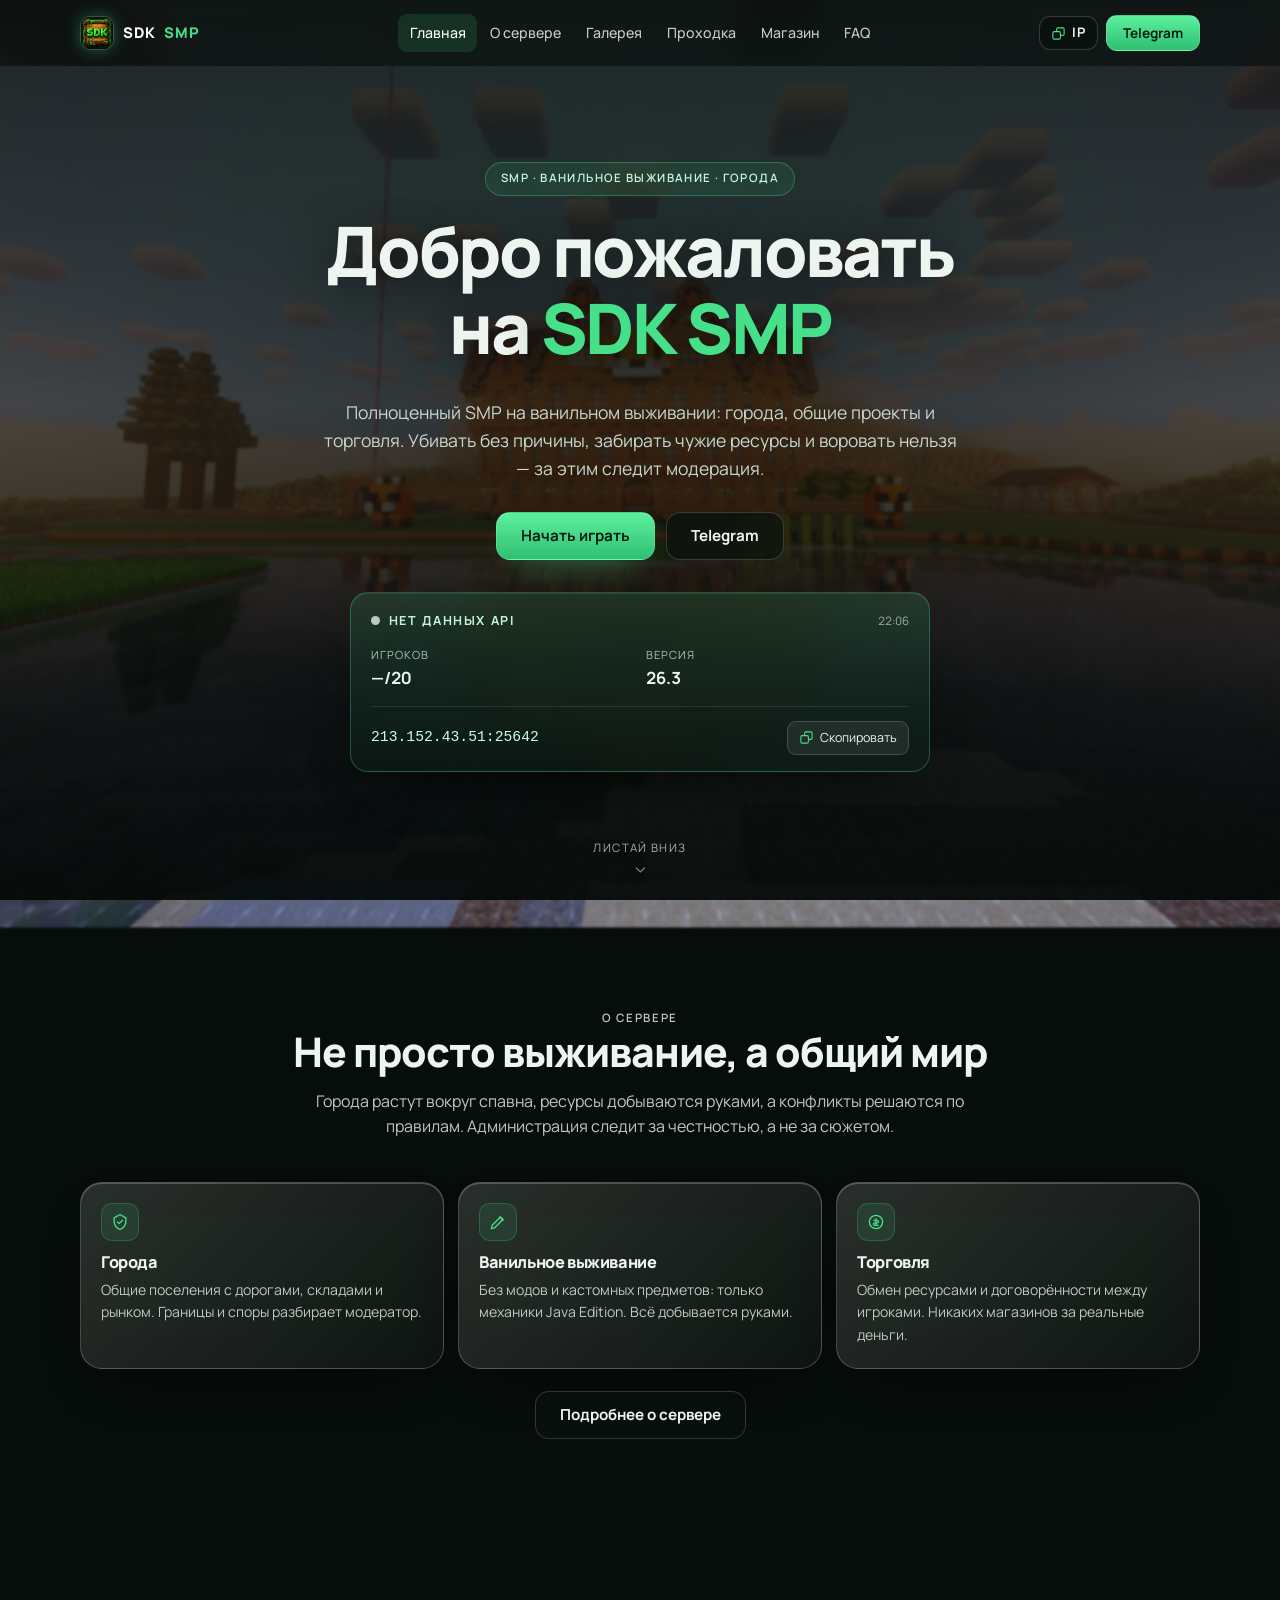
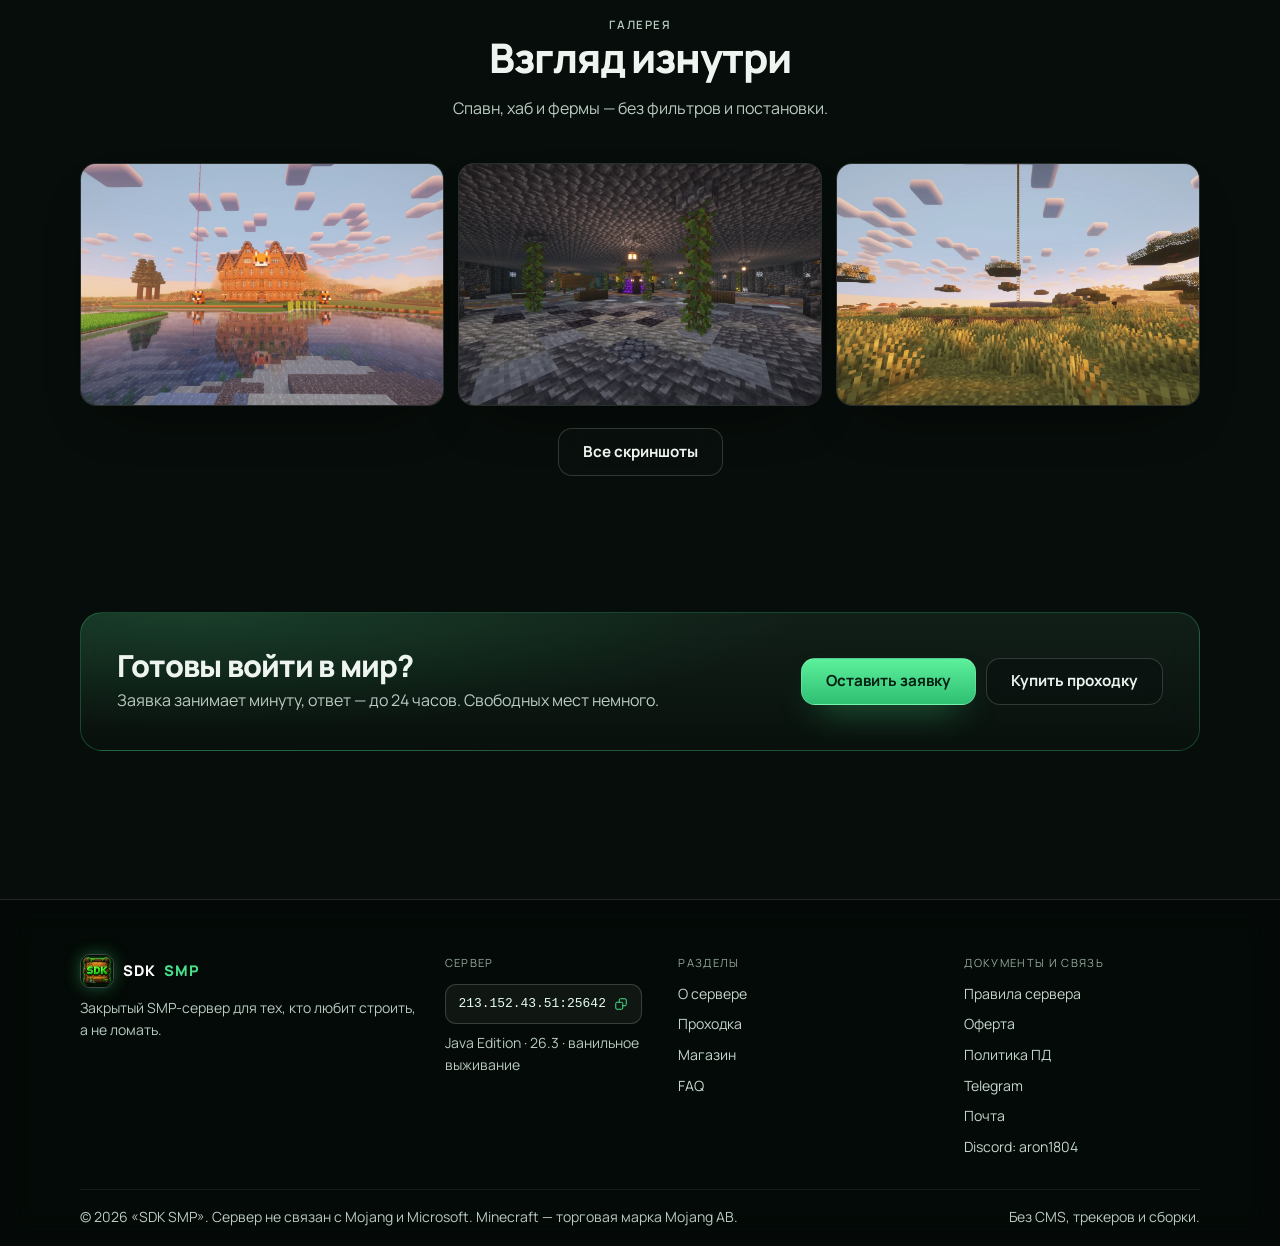
==== index.html @ 823f4a0c "Add files via upload" ====
<!doctype html>
<html lang="ru">
<head>
<meta charset="utf-8">
<meta name="viewport" content="width=device-width, initial-scale=1">
<title>Minecraft сервер SDK SMP — ванильное выживание, города</title>
<meta name="description" content="SDK SMP — полноценный Minecraft SMP на ванильном выживании: города, торговля и модерация. IP 213.152.43.51:25642, Java 26.3. Заявка на вход через Telegram.">
<link rel="canonical" href="https://example.com/">
<meta name="theme-color" content="#070d0a">
<meta property="og:type" content="website">
<meta property="og:locale" content="ru_RU">
<meta property="og:site_name" content="SDK SMP">
<meta property="og:title" content="Minecraft сервер SDK SMP — ванильное выживание, города">
<meta property="og:description" content="Полноценный SMP на ванильном выживании: города, торговля и правила против гриферства. Java 26.3, IP 213.152.43.51:25642.">
<meta property="og:url" content="https://example.com/">
<meta property="og:image" content="https://example.com/assets/img/og.jpg">
<meta property="og:image:width" content="1200">
<meta property="og:image:height" content="630">
<meta name="twitter:card" content="summary_large_image">
<link rel="icon" href="assets/img/favicon.png" type="image/png">
<link rel="apple-touch-icon" href="assets/img/apple-touch-icon.png">
<link rel="preconnect" href="https://fonts.googleapis.com">
<link rel="preconnect" href="https://fonts.gstatic.com" crossorigin>
<link href="https://fonts.googleapis.com/css2?family=Manrope:wght@400;500;700;800&display=swap" rel="stylesheet">
<link rel="preload" as="image" href="assets/img/bg.webp" type="image/webp">
<script>document.documentElement.classList.add("js");</script>
<link rel="stylesheet" href="assets/css/style.css">
<script src="assets/js/config.js" defer></script>
<script src="assets/js/app.js" defer></script>
<script type="application/ld+json">
{
  "@context": "https://schema.org",
  "@type": "Organization",
  "name": "Minecraft-сервер «SDK SMP»",
  "url": "https://example.com/",
  "logo": "https://example.com/assets/img/logo-256.png",
  "description": "Полноценный SMP на ванильном выживании: города, торговля, ивенты и античит.",
  "sameAs": ["https://t.me/aron1478"]
}
</script>
</head>
<body>
<a class="skip" href="#main">Перейти к содержимому</a>

<header class="top">
  <div class="shell top__in">
    <a class="logo" href="index.html"><img class="logo__mark" src="assets/img/logo-128.png" alt="" width="34" height="34">SDK <b>SMP</b></a>

    <nav class="menu" id="menu" aria-label="Основная навигация">
      <a href="index.html" class="is-active" aria-current="page">Главная</a>
      <a href="about.html">О сервере</a>
      <a href="gallery.html">Галерея</a>
      <a href="join.html">Проходка</a>
      <a href="store.html">Магазин</a>
      <a href="faq.html">FAQ</a>
    </nav>

    <div class="top__act">
      <button class="btn btn--dark btn--sm head-ip" type="button" data-copy-ip aria-label="Скопировать IP сервера"><svg viewBox="0 0 24 24" width="15" height="15" aria-hidden="true"><path d="M9 9V5a2 2 0 0 1 2-2h8a2 2 0 0 1 2 2v8a2 2 0 0 1-2 2h-4M3 11a2 2 0 0 1 2-2h8a2 2 0 0 1 2 2v8a2 2 0 0 1-2 2H5a2 2 0 0 1-2-2z" fill="none" stroke="currentColor" stroke-width="1.7" stroke-linejoin="round"/></svg><span>IP</span></button>
      <a class="btn btn--green btn--sm" href="#" data-link="telegram">Telegram</a>
      <button class="burger" type="button" aria-expanded="false" aria-controls="menu" aria-label="Открыть меню">
        <span></span><span></span><span></span>
      </button>
    </div>
  </div>
</header>

<main id="main">
  <section class="hero">
    <div class="hero__veil" aria-hidden="true"></div>

    <div class="shell hero__inner" data-reveal>
      <p class="badge">SMP · ванильное выживание · города</p>
      <h1 class="hero__title">Добро пожаловать<br>на <span data-server="name">SDK SMP</span></h1>
      <p class="hero__lead">Полноценный SMP на ванильном выживании: города, общие проекты и торговля. Убивать без причины, забирать чужие ресурсы и воровать нельзя — за этим следит модерация.</p>

      <div class="hero__actions">
        <a class="btn btn--green" href="join.html">Начать играть</a>
        <a class="btn btn--dark" href="#" data-link="telegram">Telegram</a>
      </div>

      <div class="status-card" data-reveal>
        <div class="status-card__top">
          <span class="status-dot" data-live="dot" aria-hidden="true"></span>
          <span class="status-label" data-live="status-text">Проверяем сервер…</span>
          <span class="status-updated"><time data-live="updated">—</time></span>
        </div>

        <dl class="status-grid">
          <div><dt>Игроков</dt><dd><span data-live="players">—</span>/<span data-live="max" data-server="maxSlots">20</span></dd></div>
          <div><dt>Версия</dt><dd data-live="version" data-server="version">26.3</dd></div>
        </dl>

        <div class="status-ip">
          <code data-ip>213.152.43.51:25642</code>
          <button class="copy-btn" type="button" data-copy-ip aria-label="Скопировать IP сервера">
            <svg viewBox="0 0 24 24" width="15" height="15" aria-hidden="true" focusable="false"><path d="M9 9V5a2 2 0 0 1 2-2h8a2 2 0 0 1 2 2v8a2 2 0 0 1-2 2h-4M3 11a2 2 0 0 1 2-2h8a2 2 0 0 1 2 2v8a2 2 0 0 1-2 2H5a2 2 0 0 1-2-2z" fill="none" stroke="currentColor" stroke-width="1.7" stroke-linejoin="round"/></svg>
            Скопировать
          </button>
        </div>
      </div>
    </div>

    <a class="scroll-hint" href="#about-teaser" aria-label="Листать вниз">
      Листай вниз
      <svg viewBox="0 0 24 24" width="16" height="16" aria-hidden="true"><path d="M6 9l6 6 6-6" fill="none" stroke="currentColor" stroke-width="1.8" stroke-linecap="round"/></svg>
    </a>
  </section>

  <section class="section" id="about-teaser">
    <div class="shell">
      <div class="section__head" data-reveal>
        <p class="eyebrow">О сервере</p>
        <h2>Не просто выживание, а общий мир</h2>
        <p>Города растут вокруг спавна, ресурсы добываются руками, а конфликты решаются по правилам. Администрация следит за честностью, а не за сюжетом.</p>
      </div>

      <div class="cards" data-reveal>
        <article class="tile glass">
          <span class="tile__icon" aria-hidden="true">
            <svg viewBox="0 0 24 24" width="20" height="20" fill="none" stroke="currentColor" stroke-width="1.6"><path d="M12 3l7 4v5c0 4-3 7-7 9-4-2-7-5-7-9V7z" stroke-linejoin="round"/><path d="M9 12l2 2 4-4" stroke-linecap="round"/></svg>
          </span>
          <h3>Города</h3>
          <p>Общие поселения с дорогами, складами и рынком. Границы и споры разбирает модератор.</p>
        </article>

        <article class="tile glass">
          <span class="tile__icon" aria-hidden="true">
            <svg viewBox="0 0 24 24" width="20" height="20" fill="none" stroke="currentColor" stroke-width="1.6"><path d="M4 20l4-1 10-10-3-3L5 16z" stroke-linejoin="round"/><path d="M14 6l4 4" stroke-linecap="round"/></svg>
          </span>
          <h3>Ванильное выживание</h3>
          <p>Без модов и кастомных предметов: только механики Java Edition. Всё добывается руками.</p>
        </article>

        <article class="tile glass">
          <span class="tile__icon" aria-hidden="true">
            <svg viewBox="0 0 24 24" width="20" height="20" fill="none" stroke="currentColor" stroke-width="1.6"><circle cx="12" cy="12" r="8"/><path d="M12 8v8M9.5 10h4a1.5 1.5 0 010 3h-3a1.5 1.5 0 000 3h4" stroke-linecap="round"/></svg>
          </span>
          <h3>Торговля</h3>
          <p>Обмен ресурсами и договорённости между игроками. Никаких магазинов за реальные деньги.</p>
        </article>
      </div>

      <div class="gallery-more">
        <a class="btn btn--dark" href="about.html">Подробнее о сервере</a>
      </div>
    </div>
  </section>

  <section class="section section--tight">
    <div class="shell">
      <div class="section__head" data-reveal>
        <p class="eyebrow">Галерея</p>
        <h2>Взгляд изнутри</h2>
        <p>Спавн, хаб и фермы — без фильтров и постановки.</p>
      </div>

      <div class="gallery" data-reveal>
        <a class="shot glass" href="gallery.html" aria-label="Открыть галерею: спавн">
          <picture><source srcset="assets/img/spawn.webp" type="image/webp"><img src="assets/img/spawn.jpg" alt="Спавн: усадьба у воды" width="1200" height="800" loading="lazy" decoding="async"></picture>
          
        </a>
        <a class="shot glass" href="gallery.html" aria-label="Открыть галерею: хаб">
          <picture><source srcset="assets/img/hub-1.webp" type="image/webp"><img src="assets/img/hub-1.jpg" alt="Подземный хаб с порталами и сундуками" width="1200" height="800" loading="lazy" decoding="async"></picture>
          
        </a>
        <a class="shot glass" href="gallery.html" aria-label="Открыть галерею: фермы">
          <picture><source srcset="assets/img/farm-1.webp" type="image/webp"><img src="assets/img/farm-1.jpg" alt="Пшеничные поля с парящими островами" width="1200" height="800" loading="lazy" decoding="async"></picture>
          
        </a>
      </div>

      <div class="gallery-more">
        <a class="btn btn--dark" href="gallery.html">Все скриншоты</a>
      </div>
    </div>
  </section>

  <section class="section section--tight">
    <div class="shell">
      <div class="cta" data-reveal>
        <div>
          <h2>Готовы войти в мир?</h2>
          <p>Заявка занимает минуту, ответ — до 24 часов. Свободных мест немного.</p>
        </div>
        <div class="cta__act">
          <a class="btn btn--green" href="join.html">Оставить заявку</a>
          <a class="btn btn--dark" href="store.html">Купить проходку</a>
        </div>
      </div>
    </div>
  </section>
</main>

<footer class="site-foot">
  <div class="shell foot">
    <div>
      <a class="logo" href="index.html"><img class="logo__mark" src="assets/img/logo-128.png" alt="" width="34" height="34">SDK <b>SMP</b></a>
      <p class="small muted">Закрытый SMP-сервер для тех, кто любит строить, а не ломать.</p>
    </div>

    <div>
      <p class="foot__t">Сервер</p>
      <button class="ipcopy" type="button" data-copy-ip aria-label="Скопировать IP сервера">
        <code data-ip>213.152.43.51:25642</code>
        <svg viewBox="0 0 24 24" width="14" height="14" aria-hidden="true"><path d="M9 9V5a2 2 0 0 1 2-2h8a2 2 0 0 1 2 2v8a2 2 0 0 1-2 2h-4M3 11a2 2 0 0 1 2-2h8a2 2 0 0 1 2 2v8a2 2 0 0 1-2 2H5a2 2 0 0 1-2-2z" fill="none" stroke="currentColor" stroke-width="1.7" stroke-linejoin="round"/></svg>
      </button>
      <p class="small muted">Java Edition · <span data-server="version">26.3</span> · <span data-server="mode">выживание</span></p>
    </div>

    <div>
      <p class="foot__t">Разделы</p>
      <ul class="foot__links">
        <li><a href="about.html">О сервере</a></li>
        <li><a href="join.html">Проходка</a></li>
        <li><a href="store.html">Магазин</a></li>
        <li><a href="faq.html">FAQ</a></li>
      </ul>
    </div>

    <div>
      <p class="foot__t">Документы и связь</p>
      <ul class="foot__links">
        <li><a href="rules.html">Правила сервера</a></li>
        <li><a href="offer.html">Оферта</a></li>
        <li><a href="privacy.html">Политика ПД</a></li>
        <li><a href="https://t.me/aron1478">Telegram</a></li>
        <li><button class="linklike" type="button" data-copy-text="aronnman1345@gmail.com">Почта</button></li>
        <li><button class="linklike" type="button" data-copy-text="aron1804">Discord: aron1804</button></li>
      </ul>
    </div>
  </div>

  <div class="shell foot__bottom">
    <p class="small muted">© <span data-year>2026</span> «<span data-server="name">SDK SMP</span>». Сервер не связан с Mojang и Microsoft. Minecraft — торговая марка Mojang AB.</p>
    <p class="small muted">Без CMS, трекеров и сборки.</p>
  </div>
</footer>

<div class="toast" id="toast" role="status" aria-live="polite"></div>
</body>
</html>
---- assets/css/style.css ----
/* ==========================================================================
   SDK SMP — матовое стекло (glassmorphism), тёмный лес, один зелёный акцент.
   Без сборки: tokens → база → шапка → герой → секции → компоненты → футер →
   лайтбокс/тост → документы → адаптив → reduced-motion.
   ========================================================================== */

:root {
  color-scheme: dark;
  --bg: #070d0a;
  --bg-2: #0b1410;
  --panel: rgba(18, 28, 23, 0.58);
  --panel-2: rgba(255, 255, 255, 0.055);
  --panel-tint: rgba(52, 160, 110, 0.14);
  --line: rgba(255, 255, 255, 0.1);
  --line-strong: rgba(255, 255, 255, 0.17);
  --text: #eef5f0;
  --muted: #b9cbc1;
  --accent: #46e08a;
  --accent-2: #2fbf72;
  --accent-ink: #042012;
  --danger: #f4847c;
  --radius: 22px;
  --radius-sm: 14px;
  --blur: blur(20px) saturate(135%);
  --shadow: 0 28px 70px -40px rgba(0, 0, 0, 0.95);
  --ease: 170ms ease;
  --shell: 1120px;
  --font: "Manrope", system-ui, -apple-system, "Segoe UI", Roboto, Arial, sans-serif;
}

*,
*::before,
*::after { box-sizing: border-box; }

html { -webkit-text-size-adjust: 100%; scroll-behavior: smooth; scroll-padding-top: 84px; background: var(--bg); }

body {
  margin: 0;
  font-family: var(--font);
  font-size: 16px;
  line-height: 1.6;
  color: var(--text);
  background: transparent;
  min-height: 100vh;
  overflow-x: hidden;
}

/* общий фон всех страниц: фото лишь чуть размыто */
body::before {
  content: "";
  position: fixed;
  inset: -2%;
  z-index: -2;
  background-image: url("../img/bg.jpg");
  background-image: image-set(url("../img/bg.webp") type("image/webp"), url("../img/bg.jpg") type("image/jpeg"));
  background-position: center;
  background-size: cover;
  filter: blur(1px) brightness(0.88) saturate(1.05);
  transform: scale(1.02);
  pointer-events: none;
}

body::after {
  content: "";
  position: fixed;
  inset: 0;
  z-index: -1;
  background:
    radial-gradient(70% 55% at 50% 18%, rgba(70, 224, 138, 0.08), transparent 65%),
    linear-gradient(180deg, rgba(4, 9, 7, 0.58) 0%, rgba(4, 9, 7, 0.55) 45%, rgba(4, 9, 7, 0.85) 100%);
  pointer-events: none;
}

img { max-width: 100%; height: auto; display: block; }
a { color: var(--accent); text-decoration: none; }
a:hover { text-decoration: underline; text-underline-offset: 3px; }

h1, h2, h3, h4 {
  margin: 0 0 0.5em;
  line-height: 1.1;
  letter-spacing: -0.025em;
  font-weight: 800;
}
p { margin: 0 0 1em; }
ul, ol { margin: 0 0 1em; padding-left: 1.2em; }
code {
  font-family: ui-monospace, SFMono-Regular, Menlo, Consolas, monospace;
  font-size: 0.92em;
  color: #c9ffe3;
}
:focus-visible { outline: 2px solid var(--accent); outline-offset: 3px; border-radius: 6px; }
::selection { background: rgba(70, 224, 138, 0.32); color: #fff; }

.shell { width: min(100% - 2.25rem, var(--shell)); margin-inline: auto; }
.muted { color: var(--muted); }
.small { font-size: 0.875rem; line-height: 1.55; }
.center { text-align: center; }
.skip {
  position: absolute;
  left: 1rem;
  top: -4rem;
  z-index: 200;
  padding: 0.6rem 1rem;
  border-radius: 10px;
  background: var(--accent);
  color: var(--accent-ink);
  font-weight: 700;
}
.skip:focus { top: 1rem; }

/* ---------- стекло ---------- */
.glass {
  background-color: rgba(8, 14, 11, 0.5);
  background-image: linear-gradient(135deg, rgba(255, 255, 255, 0.14), rgba(255, 255, 255, 0.03));
  border: 1px solid rgba(255, 255, 255, 0.22);
  border-radius: var(--radius);
  -webkit-backdrop-filter: var(--blur);
  backdrop-filter: var(--blur);
  box-shadow: 0 24px 60px -34px rgba(0, 0, 0, 0.9), inset 0 1px 0 rgba(255, 255, 255, 0.22);
}
.glass--flat { background: var(--panel-2); }

/* ---------- кнопки ---------- */
.btn {
  display: inline-flex;
  align-items: center;
  justify-content: center;
  gap: 0.5rem;
  padding: 0.85rem 1.5rem;
  border-radius: 14px;
  border: 1px solid transparent;
  font: inherit;
  font-weight: 700;
  font-size: 0.95rem;
  line-height: 1.2;
  color: var(--text);
  background: transparent;
  cursor: pointer;
  text-decoration: none;
  transition: background-color var(--ease), border-color var(--ease), color var(--ease), transform var(--ease), box-shadow var(--ease);
}
.btn:hover { text-decoration: none; transform: translateY(-1px); }
.btn:active { transform: translateY(0); }

.btn--green {
  color: var(--accent-ink);
  background: linear-gradient(180deg, #5cf09c, var(--accent-2));
  border-color: rgba(255, 255, 255, 0.16);
  box-shadow: 0 16px 36px -18px rgba(70, 224, 138, 0.85);
}
.btn--green:hover { filter: brightness(1.04); box-shadow: 0 18px 42px -18px rgba(70, 224, 138, 0.95); }

.btn--dark {
  color: var(--text);
  background: rgba(10, 18, 14, 0.66);
  border-color: var(--line-strong);
  -webkit-backdrop-filter: blur(12px);
  backdrop-filter: blur(12px);
}
.btn--dark:hover { background: rgba(24, 38, 30, 0.8); border-color: rgba(255, 255, 255, 0.3); }

.btn--sm { padding: 0.55rem 1rem; font-size: 0.85rem; border-radius: 11px; }
.btn--wide { width: 100%; }

.btn[aria-disabled="true"] { opacity: 0.55; cursor: not-allowed; box-shadow: none; }
.btn[aria-disabled="true"]:hover { transform: none; filter: none; }

/* ---------- шапка ---------- */
.top {
  position: fixed;
  inset: 0 0 auto;
  z-index: 60;
  background: rgba(7, 13, 10, 0.58);
  border-bottom: 1px solid rgba(255, 255, 255, 0.08);
  -webkit-backdrop-filter: blur(16px) saturate(130%);
  backdrop-filter: blur(16px) saturate(130%);
}
.top__in {
  display: grid;
  grid-template-columns: 1fr auto 1fr;
  align-items: center;
  gap: 0.75rem;
  min-height: 66px;
}
.logo {
  display: inline-flex;
  align-items: center;
  gap: 0.55rem;
  color: #fff;
  font-weight: 800;
  font-size: 0.92rem;
  letter-spacing: 0.06em;
  white-space: nowrap;
}
.logo:hover { text-decoration: none; }
.logo b { color: var(--accent); font-weight: 800; }
.logo__mark {
  width: 34px;
  height: 34px;
  border-radius: 10px;
  object-fit: cover;
  border: 1px solid rgba(255, 255, 255, 0.25);
  box-shadow: 0 0 16px rgba(70, 224, 138, 0.35);
  flex: none;
  display: block;
}
.menu { display: flex; gap: 0.15rem; }
.menu a {
  padding: 0.45rem 0.7rem;
  border-radius: 9px;
  color: #bed0c6;
  font-size: 0.885rem;
  font-weight: 500;
  transition: color var(--ease), background-color var(--ease);
}
.menu a:hover { color: #fff; background: rgba(255, 255, 255, 0.06); text-decoration: none; }
.menu a.is-active { color: #fff; background: rgba(70, 224, 138, 0.13); }

.top__act { justify-self: end; display: flex; align-items: center; gap: 0.5rem; }

.head-ip { padding: 0.5rem 0.72rem; gap: 0.4rem; }
.head-ip svg { color: var(--accent); flex: none; }
.head-ip span { font-size: 0.82rem; letter-spacing: 0.04em; }

.burger {
  display: none;
  flex-direction: column;
  justify-content: center;
  gap: 4px;
  width: 42px;
  height: 42px;
  padding: 0 10px;
  border-radius: 11px;
  border: 1px solid var(--line-strong);
  background: rgba(255, 255, 255, 0.06);
  cursor: pointer;
}
.burger span {
  display: block;
  height: 2px;
  border-radius: 2px;
  background: var(--text);
  transition: transform var(--ease), opacity var(--ease);
}
.burger[aria-expanded="true"] span:nth-child(1) { transform: translateY(6px) rotate(45deg); }
.burger[aria-expanded="true"] span:nth-child(2) { opacity: 0; }
.burger[aria-expanded="true"] span:nth-child(3) { transform: translateY(-6px) rotate(-45deg); }

/* ---------- герой ---------- */
.hero {
  position: relative;
  isolation: isolate;
  display: grid;
  place-items: center;
  min-height: 100svh;
  padding: 118px 0 84px;
  text-align: center;
  overflow: hidden;
}
.hero__bg,
.hero__veil { position: absolute; inset: 0; z-index: -2; }
.hero__bg { overflow: hidden; }
.hero__bg picture,
.hero__bg img { width: 100%; height: 100%; object-fit: cover; }
/* фото чуть размыто; scale прячет прозрачные края от blur */
.hero__bg img {
  filter: blur(3px) saturate(1.02) brightness(0.98);
  transform: scale(1.045);
  transform-origin: center;
  animation: heroDrift 38s ease-in-out infinite alternate;
  will-change: transform;
}
.hero__veil {
  z-index: -1;
  background:
    radial-gradient(70% 55% at 50% 40%, rgba(4, 9, 7, 0.4) 0%, rgba(4, 9, 7, 0.12) 60%, rgba(4, 9, 7, 0) 100%),
    linear-gradient(180deg, rgba(4, 9, 7, 0.55) 0%, rgba(4, 9, 7, 0.16) 45%, rgba(4, 9, 7, 0.55) 100%);
}
.hero__inner { max-width: 820px; }

.badge {
  display: inline-flex;
  align-items: center;
  gap: 0.5rem;
  margin-bottom: 1.1rem;
  padding: 0.42rem 0.95rem;
  border-radius: 999px;
  border: 1px solid rgba(70, 224, 138, 0.32);
  background: rgba(70, 224, 138, 0.09);
  color: #c7f7db;
  font-size: 0.72rem;
  font-weight: 600;
  letter-spacing: 0.12em;
  text-transform: uppercase;
  -webkit-backdrop-filter: blur(10px);
  backdrop-filter: blur(10px);
}
.hero__title {
  margin: 0 0 0.45em;
  font-size: clamp(2.35rem, 6.6vw, 4.35rem);
  letter-spacing: -0.035em;
  text-wrap: balance;
  text-shadow: 0 4px 40px rgba(0, 0, 0, 0.55);
}
.hero__title span { color: var(--accent); }
.hero__lead {
  max-width: 58ch;
  margin: 0 auto 1.9rem;
  font-size: clamp(0.98rem, 2.1vw, 1.1rem);
  color: #c8d8cf;
  text-wrap: pretty;
}
.hero__actions { display: flex; flex-wrap: wrap; justify-content: center; gap: 0.7rem; }

.scroll-hint {
  position: absolute;
  left: 50%;
  bottom: 1.4rem;
  transform: translateX(-50%);
  display: inline-flex;
  flex-direction: column;
  align-items: center;
  gap: 0.25rem;
  color: #9fb3a8;
  font-size: 0.72rem;
  letter-spacing: 0.12em;
  text-transform: uppercase;
}
.scroll-hint svg { opacity: 0.75; animation: hint 2.4s ease-in-out infinite; }
@keyframes hint { 50% { transform: translateY(4px); } }

/* ---------- заголовок внутренней страницы ---------- */
.page-head {
  position: relative;
  padding: 138px 0 26px;
  text-align: center;
  background:
    radial-gradient(60% 70% at 50% 0%, rgba(50, 150, 100, 0.16), transparent 70%);
}
.page-head h1 { font-size: clamp(2rem, 5vw, 3.1rem); margin-bottom: 0.3em; }
.page-head .eyebrow { justify-content: center; }
.page-head p { max-width: 62ch; margin: 0 auto; color: var(--muted); }

.eyebrow {
  display: inline-flex;
  align-items: center;
  gap: 0.5rem;
  margin: 0 0 0.8rem;
  color: #9ec9b1;
  font-size: 0.72rem;
  font-weight: 600;
  letter-spacing: 0.14em;
  text-transform: uppercase;
}

/* ---------- статус ---------- */
.status-card {
  width: min(580px, 100%);
  margin: 2rem auto 0;
  padding: 18px 20px 16px;
  text-align: left;
  border-radius: 18px;
  border: 1px solid rgba(70, 224, 138, 0.3);
  background: linear-gradient(180deg, rgba(44, 128, 88, 0.28), rgba(15, 32, 24, 0.5));
  -webkit-backdrop-filter: var(--blur);
  backdrop-filter: var(--blur);
  box-shadow: 0 26px 60px -32px rgba(0, 0, 0, 0.95), inset 0 1px 0 rgba(255, 255, 255, 0.08);
}
.status-card__top { display: flex; align-items: center; gap: 0.55rem; }
.status-dot {
  width: 9px;
  height: 9px;
  border-radius: 50%;
  background: var(--muted);
  flex: none;
  transition: background-color var(--ease), box-shadow var(--ease);
}
.status-dot[data-state="online"] { background: var(--accent); box-shadow: 0 0 0 4px rgba(70, 224, 138, 0.16); }
.status-dot[data-state="offline"] { background: var(--danger); box-shadow: 0 0 0 4px rgba(244, 132, 124, 0.16); }
.status-label {
  font-size: 0.78rem;
  font-weight: 700;
  letter-spacing: 0.13em;
  text-transform: uppercase;
  color: #c6f6da;
}
.status-updated { margin-left: auto; color: #9db3a7; font-size: 0.72rem; font-variant-numeric: tabular-nums; }
.status-grid {
  display: grid;
  grid-template-columns: repeat(2, minmax(0, 1fr));
  gap: 0.7rem;
  margin: 0.95rem 0 0.85rem;
}
.status-grid dt {
  color: #a8c4b5;
  font-size: 0.7rem;
  letter-spacing: 0.09em;
  text-transform: uppercase;
}
.status-grid dd {
  margin: 0.1rem 0 0;
  font-size: 1.05rem;
  font-weight: 700;
  font-variant-numeric: tabular-nums;
}
.status-ip {
  display: flex;
  align-items: center;
  gap: 0.6rem;
  padding-top: 0.85rem;
  border-top: 1px solid rgba(255, 255, 255, 0.1);
}
.status-ip code { flex: 1; min-width: 0; font-size: 0.92rem; overflow-wrap: anywhere; }
.copy-btn {
  display: inline-flex;
  align-items: center;
  gap: 0.35rem;
  padding: 0.4rem 0.7rem;
  border-radius: 9px;
  border: 1px solid rgba(255, 255, 255, 0.16);
  background: rgba(255, 255, 255, 0.07);
  color: var(--text);
  font: inherit;
  font-size: 0.78rem;
  cursor: pointer;
  transition: background-color var(--ease), border-color var(--ease);
}
.copy-btn:hover { background: rgba(255, 255, 255, 0.14); border-color: rgba(255, 255, 255, 0.3); }
.copy-btn svg { color: var(--accent); }

/* ---------- секции ---------- */
.section { padding: clamp(62px, 8.5vw, 104px) 0; }
.section--tight { padding: clamp(44px, 6vw, 68px) 0; }
.section__head { max-width: 700px; margin: 0 auto clamp(26px, 4vw, 42px); text-align: center; }
.section__head h2 { font-size: clamp(1.75rem, 4vw, 2.55rem); margin-bottom: 0.35em; }
.section__head p { color: var(--muted); margin: 0; }

.panel { padding: clamp(20px, 3vw, 30px); }
.panel h3 { font-size: 1.1rem; }

/* ---------- плитки ---------- */
.cards { display: grid; grid-template-columns: repeat(3, minmax(0, 1fr)); gap: 0.9rem; }
.tile {
  display: flex;
  flex-direction: column;
  gap: 0.45rem;
  padding: 1.25rem 1.25rem 1.35rem;
  min-height: 172px;
  transition: transform var(--ease), border-color var(--ease);
}
.tile:hover { transform: translateY(-2px); border-color: rgba(255, 255, 255, 0.2); }
.tile__icon {
  display: grid;
  place-items: center;
  width: 38px;
  height: 38px;
  margin-bottom: 0.35rem;
  border-radius: 11px;
  color: var(--accent);
  background: rgba(70, 224, 138, 0.1);
  border: 1px solid rgba(70, 224, 138, 0.22);
}
.tile h3 { margin: 0; font-size: 1.02rem; }
.tile p { margin: 0; color: var(--muted); font-size: 0.88rem; }

/* ---------- о сервере ---------- */
.about { display: grid; grid-template-columns: minmax(0, 1.02fr) minmax(0, 0.98fr); gap: clamp(20px, 3.2vw, 40px); align-items: start; }
.about p { color: #cdddd4; }
.about__aside { display: grid; gap: 0.75rem; }
.aside-row { display: flex; align-items: baseline; justify-content: space-between; gap: 1rem; padding: 0.85rem 1.1rem; border-radius: 14px; background: var(--panel-2); border: 1px solid var(--line); }
.aside-row span { color: var(--muted); font-size: 0.85rem; }
.aside-row b { font-variant-numeric: tabular-nums; }

/* ---------- галерея ---------- */
.gallery { display: grid; grid-template-columns: repeat(3, minmax(0, 1fr)); gap: 0.85rem; }
.shot {
  position: relative;
  display: block;
  padding: 0;
  overflow: hidden;
  aspect-ratio: 3 / 2;
  border-radius: 16px;
  border: 1px solid var(--line);
  background: rgba(255, 255, 255, 0.04);
  cursor: zoom-in;
  transition: transform var(--ease), border-color var(--ease);
}
.shot:hover { transform: translateY(-2px); border-color: rgba(255, 255, 255, 0.26); }
.shot picture,
.shot img { width: 100%; height: 100%; object-fit: cover; }
.shot img { transition: transform 240ms ease; }
.shot:hover img { transform: scale(1.03); }
.shot__cap {
  position: absolute;
  left: 0.55rem;
  bottom: 0.55rem;
  right: 0.55rem;
  padding: 0.35rem 0.6rem;
  border-radius: 9px;
  background: rgba(5, 10, 8, 0.6);
  border: 1px solid rgba(255, 255, 255, 0.12);
  -webkit-backdrop-filter: blur(8px);
  backdrop-filter: blur(8px);
  color: #e8f4ee;
  font-size: 0.78rem;
}
.gallery-more { margin-top: 1.4rem; text-align: center; }

.gallery-group + .gallery-group { margin-top: clamp(28px, 4vw, 46px); }
.group-head {
  display: flex;
  flex-wrap: wrap;
  align-items: baseline;
  justify-content: space-between;
  gap: 0.4rem;
  margin-bottom: 0.8rem;
}
.group-head h2 { font-size: clamp(1.25rem, 2.6vw, 1.55rem); margin: 0; }
.group-head p { margin: 0; }
.gallery--pair { grid-template-columns: repeat(2, minmax(0, 1fr)); }
.gallery--single { grid-template-columns: minmax(0, 1fr); justify-items: center; }
.gallery--single .shot { max-width: 760px; }

.linklike {
  padding: 0;
  border: 0;
  background: none;
  color: #c6d6cd;
  font: inherit;
  font-size: 0.88rem;
  text-align: left;
  cursor: pointer;
}
.linklike:hover { color: var(--accent); text-decoration: underline; text-underline-offset: 3px; }

/* ---------- шаги ---------- */
.steps { list-style: none; padding: 0; display: grid; grid-template-columns: repeat(3, minmax(0, 1fr)); gap: 0.85rem; counter-reset: s; }
.step { padding: 1.2rem 1.25rem; }
.step__n {
  display: inline-grid;
  place-items: center;
  width: 32px;
  height: 32px;
  margin-bottom: 0.6rem;
  border-radius: 9px;
  border: 1px solid rgba(70, 224, 138, 0.3);
  background: rgba(70, 224, 138, 0.1);
  color: var(--accent);
  font-weight: 800;
  font-size: 0.85rem;
}
.step h3 { font-size: 1rem; margin-bottom: 0.25em; }
.step p { margin: 0; color: var(--muted); font-size: 0.88rem; }

/* ---------- форма ---------- */
.join-grid { display: grid; grid-template-columns: minmax(0, 1.05fr) minmax(0, 0.95fr); gap: 0.9rem; align-items: start; }
.form { display: grid; gap: 0.8rem; }
.form h3 { margin-bottom: 0.1em; }
.form > .muted { margin: 0 0 0.3rem; }
.field { display: grid; gap: 0.3rem; font-size: 0.86rem; color: var(--muted); }
.field input,
.field select {
  width: 100%;
  padding: 0.72rem 0.85rem;
  font: inherit;
  font-size: 0.95rem;
  color: var(--text);
  background: rgba(6, 12, 9, 0.5);
  border: 1px solid rgba(255, 255, 255, 0.15);
  border-radius: 11px;
  transition: border-color var(--ease), background-color var(--ease);
}
.field input::placeholder { color: #8fa198; }
.field input:hover,
.field select:hover { border-color: rgba(255, 255, 255, 0.28); }
.field input:focus,
.field select:focus { border-color: var(--accent); background: rgba(6, 12, 9, 0.65); }
.field select option { background: #fff; color: #08120d; }
.form .btn { justify-self: start; margin-top: 0.15rem; }
.form-status { min-height: 1.5em; margin: 0; color: var(--accent); font-size: 0.86rem; }

.rules h3 { margin-bottom: 0.2em; }
.list { padding-left: 1.1rem; margin: 0 0 0.6rem; }
.list li { margin-bottom: 0.45rem; color: #cdddd4; font-size: 0.92rem; }
.list--num { list-style: decimal; }

/* ---------- магазин ---------- */
.products { display: grid; grid-template-columns: repeat(4, minmax(0, 1fr)); gap: 0.85rem; }
.product { display: flex; flex-direction: column; gap: 0.35rem; padding: 1.2rem; }
.product h3 { font-size: 1.05rem; margin-bottom: 0.05em; }
.product__term {
  align-self: flex-start;
  margin: 0 0 0.4rem;
  padding: 0.14rem 0.55rem;
  border-radius: 999px;
  border: 1px solid var(--line);
  background: rgba(255, 255, 255, 0.05);
  color: var(--muted);
  font-size: 0.72rem;
}
.product p { font-size: 0.86rem; color: var(--muted); }
.product__price { margin: auto 0 0.7rem; font-size: 1.5rem; font-weight: 800; color: var(--accent); font-variant-numeric: tabular-nums; }
.products + .cards { margin-top: 0.9rem; }
.products--one { grid-template-columns: minmax(0, 460px); justify-content: center; }
.products--one .product { padding: 1.5rem 1.5rem 1.6rem; }

/* ---------- команда ---------- */
.team { display: grid; grid-template-columns: repeat(4, minmax(0, 1fr)); gap: 0.85rem; }
.member { padding: 1.2rem; text-align: center; }
.avatar {
  display: grid;
  place-items: center;
  width: 54px;
  height: 54px;
  margin: 0 auto 0.65rem;
  border-radius: 16px;
  border: 1px solid rgba(255, 255, 255, 0.22);
  background: linear-gradient(150deg, rgba(92, 240, 156, 0.85), rgba(47, 191, 114, 0.9));
  color: var(--accent-ink);
  font-size: 1.25rem;
  font-weight: 800;
}
.member h3 { font-size: 0.98rem; margin-bottom: 0.1em; }
.member p { margin: 0; color: var(--muted); font-size: 0.82rem; }

.contacts {
  display: flex;
  flex-wrap: wrap;
  align-items: center;
  justify-content: space-between;
  gap: 1rem;
  margin-top: 0.9rem;
  padding: 1.2rem 1.35rem;
}
.contacts h3 { font-size: 1.05rem; margin-bottom: 0.15em; }
.contacts p { margin: 0; }
.contacts__act { display: flex; gap: 0.6rem; flex-wrap: wrap; }

/* ---------- FAQ ---------- */
.faq { display: grid; gap: 0.55rem; max-width: 860px; margin-inline: auto; }
.qa { padding: 0.15rem 1.05rem; border-radius: 15px; }
.qa summary {
  display: flex;
  align-items: center;
  justify-content: space-between;
  gap: 1rem;
  padding: 0.9rem 0;
  font-weight: 700;
  font-size: 0.96rem;
  cursor: pointer;
  list-style: none;
}
.qa summary::-webkit-details-marker { display: none; }
.qa summary::after {
  content: "+";
  flex: none;
  width: 1.35rem;
  height: 1.35rem;
  display: grid;
  place-items: center;
  border-radius: 7px;
  border: 1px solid var(--line);
  color: var(--accent);
  font-size: 0.95rem;
  line-height: 1;
}
.qa[open] summary::after { content: "−"; background: rgba(70, 224, 138, 0.1); }
.qa p { margin: 0 0 0.95rem; color: #c9d9d0; font-size: 0.9rem; }

/* ---------- CTA-полоса ---------- */
.cta {
  position: relative;
  overflow: hidden;
  display: flex;
  flex-wrap: wrap;
  align-items: center;
  justify-content: space-between;
  gap: 1.2rem;
  padding: clamp(22px, 3.4vw, 36px);
  border-radius: var(--radius);
  border: 1px solid rgba(70, 224, 138, 0.26);
  background:
    radial-gradient(90% 140% at 10% 0%, rgba(70, 224, 138, 0.16), transparent 60%),
    linear-gradient(180deg, rgba(20, 36, 28, 0.8), rgba(10, 18, 14, 0.8));
  -webkit-backdrop-filter: var(--blur);
  backdrop-filter: var(--blur);
}
.cta h2 { font-size: clamp(1.35rem, 3vw, 1.9rem); margin-bottom: 0.2em; }
.cta p { margin: 0; color: var(--muted); }
.cta__act { display: flex; gap: 0.6rem; flex-wrap: wrap; }

/* ---------- футер ---------- */
.site-foot {
  margin-top: clamp(40px, 7vw, 80px);
  padding: clamp(34px, 5vw, 54px) 0 1.2rem;
  border-top: 1px solid rgba(255, 255, 255, 0.12);
  background: rgba(4, 8, 6, 0.55);
  -webkit-backdrop-filter: blur(18px) saturate(140%);
  backdrop-filter: blur(18px) saturate(140%);
}
.foot { display: grid; grid-template-columns: 1.3fr 0.8fr 1fr 0.9fr; gap: 1.5rem; }
.foot__t { margin: 0 0 0.55rem; color: #93a89c; font-size: 0.7rem; letter-spacing: 0.12em; text-transform: uppercase; }
.foot__links { list-style: none; padding: 0; margin: 0; display: grid; gap: 0.32rem; }
.foot__links a { color: #c6d6cd; font-size: 0.88rem; }
.foot__links a:hover { color: var(--accent); }
.foot .logo { margin-bottom: 0.6rem; }

.ipcopy {
  display: inline-flex;
  align-items: center;
  gap: 0.5rem;
  margin: 0.2rem 0 0.5rem;
  padding: 0.55rem 0.8rem;
  border-radius: 11px;
  border: 1px solid var(--line-strong);
  background: rgba(255, 255, 255, 0.05);
  color: var(--text);
  font: inherit;
  font-size: 0.88rem;
  cursor: pointer;
  transition: background-color var(--ease), border-color var(--ease);
}
.ipcopy:hover { background: rgba(255, 255, 255, 0.1); border-color: rgba(255, 255, 255, 0.3); }
.ipcopy code { color: #e4fff1; }
.ipcopy svg { color: var(--accent); }

.foot__bottom {
  display: flex;
  flex-wrap: wrap;
  justify-content: space-between;
  gap: 0.5rem;
  margin-top: 1.8rem;
  padding-top: 1rem;
  border-top: 1px solid rgba(255, 255, 255, 0.07);
}
.foot__bottom p { margin: 0; max-width: 78ch; }

/* ---------- лайтбокс ---------- */
.lb {
  position: fixed;
  inset: 0;
  width: 100%;
  max-width: none;
  height: 100%;
  max-height: none;
  margin: 0;
  padding: 0;
  border: 0;
  background: rgba(3, 6, 4, 0.94);
  color: var(--text);
}
.lb::backdrop { background: rgba(3, 6, 4, 0.72); -webkit-backdrop-filter: blur(8px); backdrop-filter: blur(8px); }
.lb__frame { position: relative; display: grid; place-items: center; height: 100%; padding: clamp(12px, 3vw, 40px); touch-action: pan-y; }
.lb__fig { margin: 0; display: grid; gap: 0.7rem; justify-items: center; max-width: min(1200px, 94vw); }
.lb__fig img {
  max-width: min(1200px, 94vw);
  max-height: 78svh;
  width: auto;
  height: auto;
  border-radius: 14px;
  border: 1px solid rgba(255, 255, 255, 0.16);
  background: rgba(255, 255, 255, 0.04);
}
.lb__cap { margin: 0; color: #cfded6; font-size: 0.88rem; text-align: center; max-width: 70ch; }
.lb__count { position: absolute; bottom: clamp(10px, 2vw, 20px); left: 50%; transform: translateX(-50%); margin: 0; color: var(--muted); font-size: 0.8rem; }
.lb__nav,
.lb__close {
  position: absolute;
  z-index: 2;
  display: grid;
  place-items: center;
  width: 44px;
  height: 44px;
  border-radius: 50%;
  border: 1px solid rgba(255, 255, 255, 0.2);
  background: rgba(255, 255, 255, 0.08);
  -webkit-backdrop-filter: blur(12px);
  backdrop-filter: blur(12px);
  color: var(--text);
  font-size: 1.45rem;
  line-height: 1;
  cursor: pointer;
  transition: background-color var(--ease), border-color var(--ease);
}
.lb__nav:hover,
.lb__close:hover { background: rgba(255, 255, 255, 0.16); border-color: rgba(255, 255, 255, 0.34); }
.lb__nav--prev { left: clamp(8px, 2vw, 28px); top: 50%; transform: translateY(-50%); }
.lb__nav--next { right: clamp(8px, 2vw, 28px); top: 50%; transform: translateY(-50%); }
.lb__close { top: clamp(10px, 2vw, 22px); right: clamp(10px, 2vw, 22px); font-size: 1.55rem; }

/* ---------- тост ---------- */
.toast {
  position: fixed;
  left: 50%;
  bottom: 1.4rem;
  z-index: 120;
  transform: translate(-50%, 12px);
  max-width: min(92vw, 420px);
  padding: 0.7rem 1.05rem;
  border-radius: 11px;
  border: 1px solid rgba(70, 224, 138, 0.42);
  background: rgba(8, 20, 14, 0.94);
  -webkit-backdrop-filter: blur(14px);
  backdrop-filter: blur(14px);
  box-shadow: 0 18px 40px -22px rgba(0, 0, 0, 0.95);
  color: var(--text);
  font-size: 0.88rem;
  text-align: center;
  opacity: 0;
  pointer-events: none;
  transition: opacity var(--ease), transform var(--ease);
}
.toast.is-on { opacity: 1; transform: translate(-50%, 0); }

/* ---------- плавные появления, фон и переходы между страницами ---------- */
@keyframes riseIn { from { opacity: 0; transform: translateY(14px); } to { opacity: 1; transform: none; } }
@keyframes heroDrift { from { transform: scale(1.045) translate3d(0, 0, 0); } to { transform: scale(1.085) translate3d(0, -1.2%, 0); } }
@keyframes dotPulse { 50% { box-shadow: 0 0 0 7px rgba(70, 224, 138, 0); } }
@keyframes vtOut { to { opacity: 0; } }
@keyframes vtIn { from { opacity: 0; transform: translateY(6px); } }

.status-dot[data-state="online"] { animation: dotPulse 3.4s ease-in-out infinite; }

@view-transition { navigation: auto; }
::view-transition-old(root) { animation: vtOut 160ms ease both; }
::view-transition-new(root) { animation: vtIn 220ms ease both; }

@media (prefers-reduced-motion: no-preference) {
  .js [data-reveal] {
    opacity: 0;
    transform: translateY(14px);
    transition: opacity 420ms cubic-bezier(0.2, 0.7, 0.2, 1), transform 420ms cubic-bezier(0.2, 0.7, 0.2, 1);
  }
  .js [data-reveal].is-in { opacity: 1; transform: none; }
  .js [data-reveal].is-in :is(.tile, .product, .member, .step, .shot, .qa) {
    animation: riseIn 520ms cubic-bezier(0.2, 0.7, 0.2, 1) both;
  }
  .js [data-reveal].is-in :is(.tile, .product, .member, .step, .shot, .qa):nth-child(2) { animation-delay: 60ms; }
  .js [data-reveal].is-in :is(.tile, .product, .member, .step, .shot, .qa):nth-child(3) { animation-delay: 120ms; }
  .js [data-reveal].is-in :is(.tile, .product, .member, .step, .shot, .qa):nth-child(4) { animation-delay: 180ms; }
  .js [data-reveal].is-in :is(.tile, .product, .member, .step, .shot, .qa):nth-child(5) { animation-delay: 240ms; }
  .js [data-reveal].is-in :is(.tile, .product, .member, .step, .shot, .qa):nth-child(6) { animation-delay: 300ms; }
}

/* ---------- документы ---------- */
.doc-page { padding: 126px 0 clamp(48px, 8vw, 88px); }
.doc { max-width: 800px; margin-inline: auto; padding: clamp(20px, 4vw, 40px); }
.doc h1 { font-size: clamp(1.75rem, 4.4vw, 2.5rem); }
.doc h2 { margin-top: 1.55em; font-size: clamp(1.1rem, 2.5vw, 1.35rem); }
.doc p, .doc li { color: #cadad1; }
.doc .small { color: var(--muted); }
.doc__back { display: inline-flex; align-items: center; gap: 0.35rem; margin-bottom: 1.1rem; color: #b9cec2; font-size: 0.88rem; }
.doc__meta { margin: 0 0 1.5em; color: var(--muted); font-size: 0.84rem; }
.doc .placeholder {
  display: block;
  margin: 0 0 1em;
  padding: 0.8rem 1rem;
  border-radius: 11px;
  border: 1px dashed rgba(70, 224, 138, 0.45);
  background: rgba(70, 224, 138, 0.07);
  color: #d6ffe7;
  font-size: 0.88rem;
}

/* ---------- адаптив ---------- */
@media (max-width: 1024px) {
  .cards { grid-template-columns: repeat(2, minmax(0, 1fr)); }
  .products { grid-template-columns: repeat(2, minmax(0, 1fr)); }
  .team { grid-template-columns: repeat(2, minmax(0, 1fr)); }
  .foot { grid-template-columns: 1fr 1fr; }
  .about { grid-template-columns: 1fr; }
  .gallery { grid-template-columns: repeat(2, minmax(0, 1fr)); }
}

@media (max-width: 900px) {
  :root { --blur: blur(10px) saturate(125%); }
  .top__in { display: flex; }
  .menu {
    position: absolute;
    top: 100%;
    left: 0;
    right: 0;
    flex-direction: column;
    gap: 0.1rem;
    padding: 0 1.15rem;
    max-height: 0;
    overflow: hidden;
    background: rgba(6, 12, 9, 0.97);
    border-bottom: 1px solid rgba(255, 255, 255, 0.08);
    transition: max-height 220ms ease, padding 220ms ease;
  }
  .menu.is-open { max-height: 460px; padding: 0.6rem 1.15rem 1rem; }
  .menu a { padding: 0.7rem 0.5rem; font-size: 0.98rem; }
  .burger { display: flex; }
  .top__act { margin-left: auto; }
  .steps,
  .join-grid { grid-template-columns: 1fr; }
  .cta { justify-content: flex-start; }
}

@media (max-width: 720px) {
  :root { --blur: blur(8px) saturate(120%); }
  body { font-size: 15.5px; }
  .hero { padding: 100px 0 56px; min-height: 92svh; }
  .hero__bg img { filter: blur(2px) saturate(1.02) brightness(0.98); }
  .hero__title { font-size: clamp(2rem, 9.5vw, 2.9rem); }
  .hero__lead { font-size: 0.95rem; margin-bottom: 1.4rem; }
  .hero__actions .btn { flex: 1 1 auto; }
  .status-card { margin-top: 1.2rem; padding: 14px 16px 12px; }
  .status-grid { grid-template-columns: repeat(2, minmax(0, 1fr)); gap: 0.5rem; }
  .status-grid dd { font-size: 0.95rem; }
  .status-ip { flex-wrap: wrap; }
  .status-ip code { flex: 1 1 100%; }
  .status-ip .copy-btn { flex: 1 1 100%; justify-content: center; }
  .cards,
  .gallery,
  .products,
  .team { grid-template-columns: 1fr; }
  .shot { aspect-ratio: 4 / 3; }
  .page-head { padding-top: 116px; }
  .foot { grid-template-columns: 1fr; }
  .lb__nav { width: 40px; height: 40px; font-size: 1.25rem; }
  .lb__fig img { max-height: 70svh; }
}

@media (max-width: 380px) {
  .menu { padding-inline: 0.9rem; }
  .status-grid { grid-template-columns: 1fr 1fr; }
  .hero__actions { flex-direction: column; }
  .hero__actions .btn { width: 100%; }
}

/* низкие экраны: статус должен быть виден без прокрутки */
@media (max-height: 800px) and (min-width: 721px) {
  .hero { align-items: center; padding: 82px 0 26px; }
  .hero__title { font-size: clamp(2rem, 4.7vw, 3.15rem); }
  .hero__lead { margin-bottom: 1.05rem; font-size: 0.98rem; }
  .badge { margin-bottom: 0.75rem; }
  .status-card { margin-top: 0.85rem; padding: 14px 18px 12px; }
  .status-grid { margin: 0.7rem 0 0.6rem; }
  .scroll-hint { display: none; }
}

@media (max-width: 380px) {
  .top__act > .btn--green { display: none; }
}

/* ---------- уважение к настройкам ---------- */
@media (prefers-reduced-motion: reduce) {
  html { scroll-behavior: auto; }
  *,
  *::before,
  *::after {
    animation-duration: 0.01ms !important;
    animation-iteration-count: 1 !important;
    transition-duration: 0.01ms !important;
  }
  .hero__bg img,
  .status-dot[data-state="online"] { animation: none !important; }
  ::view-transition-old(root),
  ::view-transition-new(root) { animation: none !important; }
  .js [data-reveal] { opacity: 1; transform: none; }
  .shot:hover img { transform: none; }
}

@media print {
  .top, .lb, .toast, .hero__bg, .hero__veil, .scroll-hint { display: none !important; }
  body { background: #fff; color: #000; }
  .glass, .status-card, .cta { background: #fff; border-color: #ccc; box-shadow: none; }
}
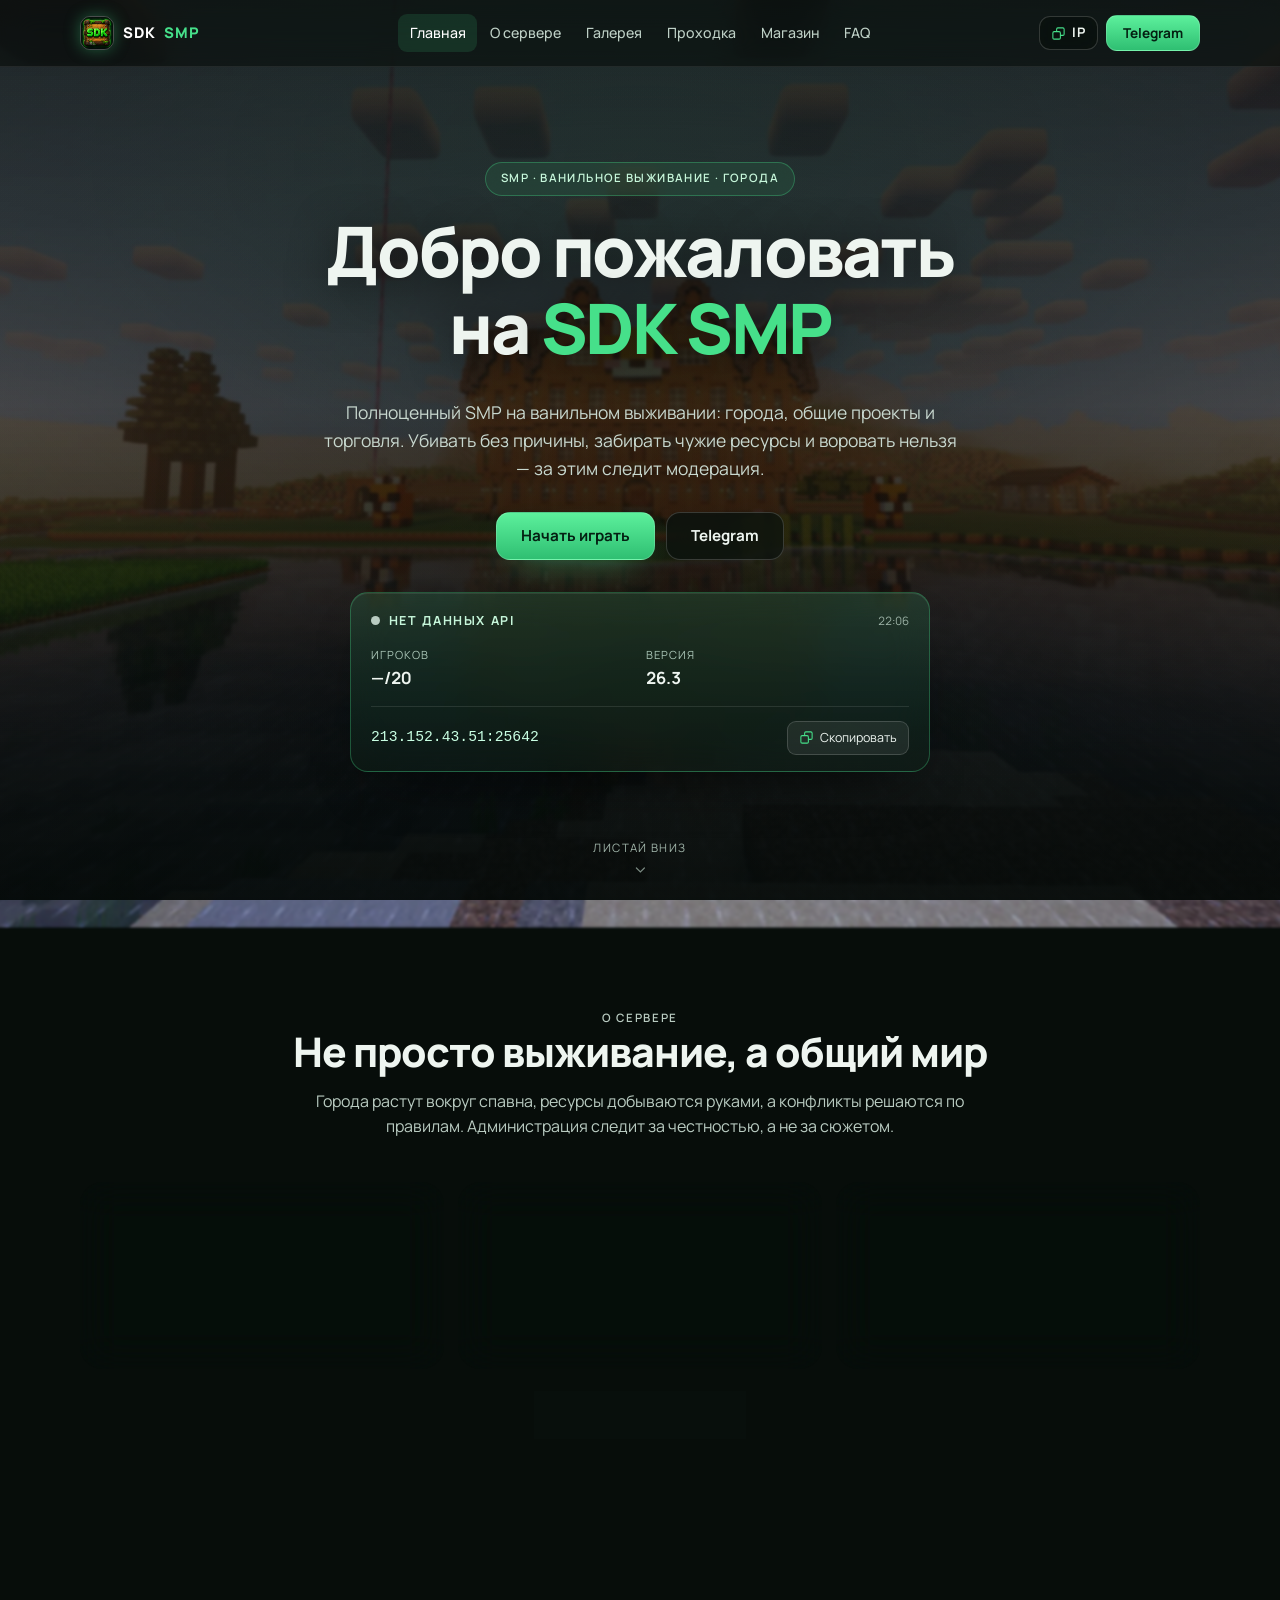
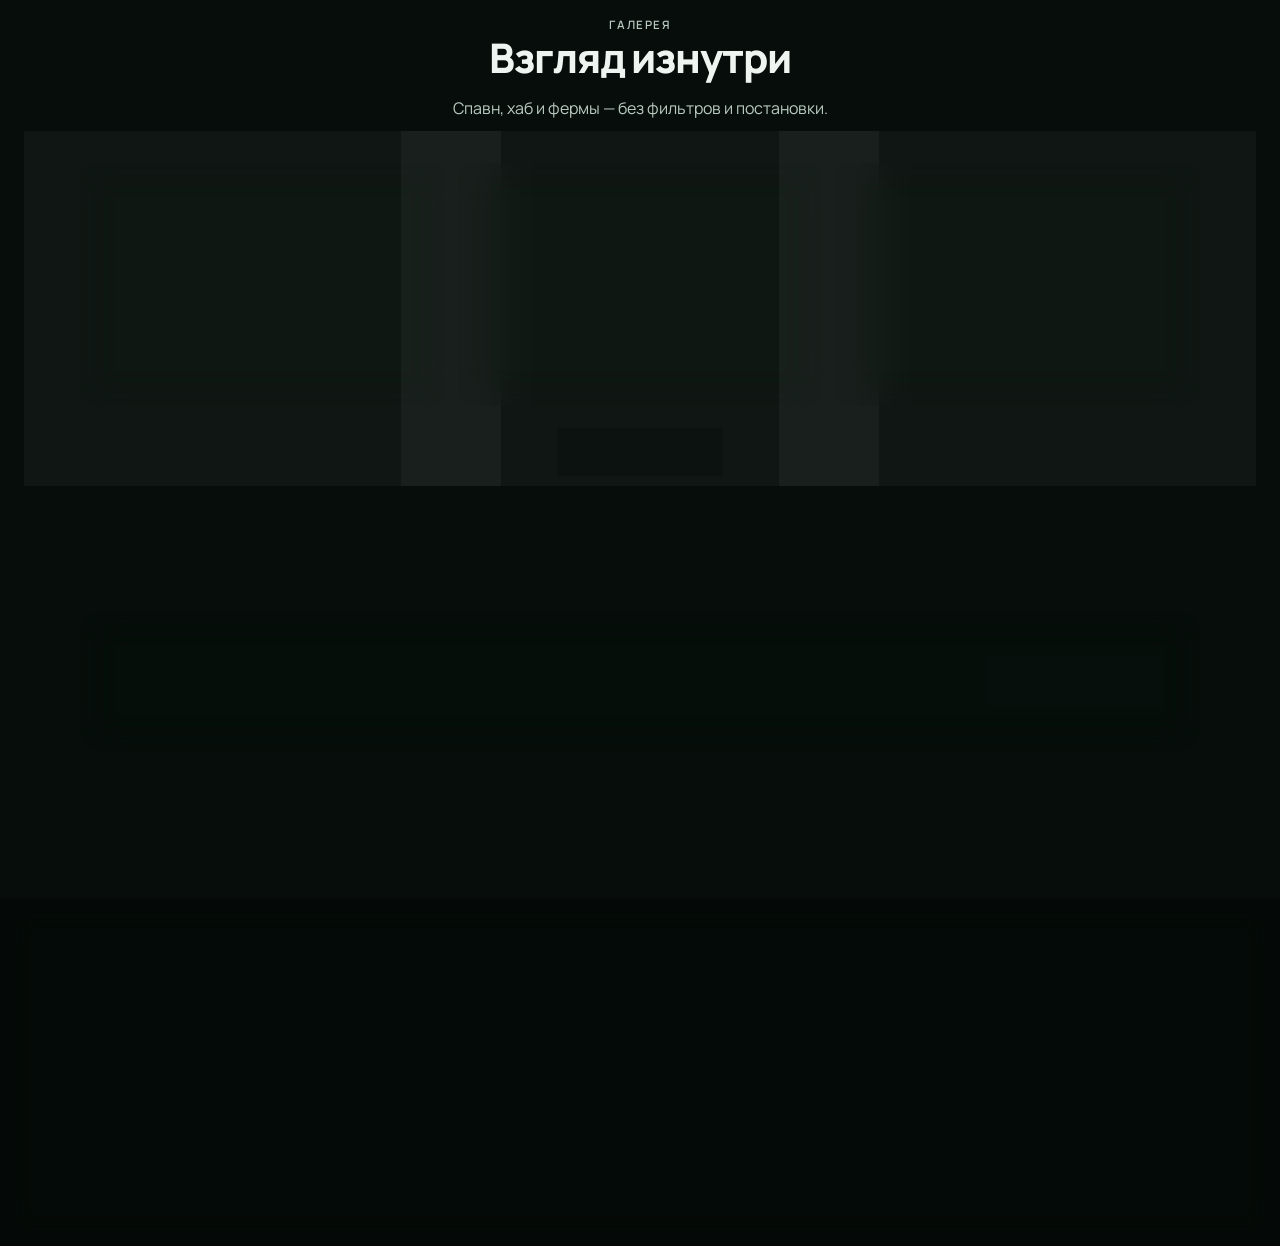
==== commit 490fd6f2: "Add files via upload" ====
--- a/index.html
+++ b/index.html
@@ -17,7 +17,7 @@
 <meta property="og:image:width" content="1200">
 <meta property="og:image:height" content="630">
 <meta name="twitter:card" content="summary_large_image">
-<link rel="icon" href="assets/img/favicon.png" type="image/png">
+<link rel="icon" href="assets/img/favicon.png" type="image/png">
 <link rel="apple-touch-icon" href="assets/img/apple-touch-icon.png">
 <link rel="preconnect" href="https://fonts.googleapis.com">
 <link rel="preconnect" href="https://fonts.gstatic.com" crossorigin>
@@ -34,7 +34,7 @@
   "name": "Minecraft-сервер «SDK SMP»",
   "url": "https://example.com/",
   "logo": "https://example.com/assets/img/logo-256.png",
-  "description": "Полноценный SMP на ванильном выживании: города, торговля, ивенты и античит.",
+  "description": "Полноценный SMP на ванильном выживании: города, торговля и античит.",
   "sameAs": ["https://t.me/aron1478"]
 }
 </script>
@@ -45,7 +45,6 @@
 <header class="top">
   <div class="shell top__in">
     <a class="logo" href="index.html"><img class="logo__mark" src="assets/img/logo-128.png" alt="" width="34" height="34">SDK <b>SMP</b></a>
-
     <nav class="menu" id="menu" aria-label="Основная навигация">
       <a href="index.html" class="is-active" aria-current="page">Главная</a>
       <a href="about.html">О сервере</a>
@@ -54,13 +53,10 @@
       <a href="store.html">Магазин</a>
       <a href="faq.html">FAQ</a>
     </nav>
-
     <div class="top__act">
       <button class="btn btn--dark btn--sm head-ip" type="button" data-copy-ip aria-label="Скопировать IP сервера"><svg viewBox="0 0 24 24" width="15" height="15" aria-hidden="true"><path d="M9 9V5a2 2 0 0 1 2-2h8a2 2 0 0 1 2 2v8a2 2 0 0 1-2 2h-4M3 11a2 2 0 0 1 2-2h8a2 2 0 0 1 2 2v8a2 2 0 0 1-2 2H5a2 2 0 0 1-2-2z" fill="none" stroke="currentColor" stroke-width="1.7" stroke-linejoin="round"/></svg><span>IP</span></button>
       <a class="btn btn--green btn--sm" href="#" data-link="telegram">Telegram</a>
-      <button class="burger" type="button" aria-expanded="false" aria-controls="menu" aria-label="Открыть меню">
-        <span></span><span></span><span></span>
-      </button>
+      <button class="burger" type="button" aria-expanded="false" aria-controls="menu" aria-label="Открыть меню"><span></span><span></span><span></span></button>
     </div>
   </div>
 </header>
@@ -158,15 +154,12 @@
       <div class="gallery" data-reveal>
         <a class="shot glass" href="gallery.html" aria-label="Открыть галерею: спавн">
           <picture><source srcset="assets/img/spawn.webp" type="image/webp"><img src="assets/img/spawn.jpg" alt="Спавн: усадьба у воды" width="1200" height="800" loading="lazy" decoding="async"></picture>
-          
         </a>
         <a class="shot glass" href="gallery.html" aria-label="Открыть галерею: хаб">
           <picture><source srcset="assets/img/hub-1.webp" type="image/webp"><img src="assets/img/hub-1.jpg" alt="Подземный хаб с порталами и сундуками" width="1200" height="800" loading="lazy" decoding="async"></picture>
-          
         </a>
         <a class="shot glass" href="gallery.html" aria-label="Открыть галерею: фермы">
           <picture><source srcset="assets/img/farm-1.webp" type="image/webp"><img src="assets/img/farm-1.jpg" alt="Пшеничные поля с парящими островами" width="1200" height="800" loading="lazy" decoding="async"></picture>
-          
         </a>
       </div>
 
@@ -196,7 +189,7 @@
   <div class="shell foot">
     <div>
       <a class="logo" href="index.html"><img class="logo__mark" src="assets/img/logo-128.png" alt="" width="34" height="34">SDK <b>SMP</b></a>
-      <p class="small muted">Закрытый SMP-сервер для тех, кто любит строить, а не ломать.</p>
+      <p class="small muted">Ванильный SMP для тех, кто любит строить, а не ломать.</p>
     </div>
 
     <div>
@@ -205,7 +198,7 @@
         <code data-ip>213.152.43.51:25642</code>
         <svg viewBox="0 0 24 24" width="14" height="14" aria-hidden="true"><path d="M9 9V5a2 2 0 0 1 2-2h8a2 2 0 0 1 2 2v8a2 2 0 0 1-2 2h-4M3 11a2 2 0 0 1 2-2h8a2 2 0 0 1 2 2v8a2 2 0 0 1-2 2H5a2 2 0 0 1-2-2z" fill="none" stroke="currentColor" stroke-width="1.7" stroke-linejoin="round"/></svg>
       </button>
-      <p class="small muted">Java Edition · <span data-server="version">26.3</span> · <span data-server="mode">выживание</span></p>
+      <p class="small muted">Java Edition · <span data-server="version">26.3</span> · <span data-server="mode">ванильное выживание</span></p>
     </div>
 
     <div>
@@ -225,7 +218,7 @@
         <li><a href="offer.html">Оферта</a></li>
         <li><a href="privacy.html">Политика ПД</a></li>
         <li><a href="https://t.me/aron1478">Telegram</a></li>
-        <li><button class="linklike" type="button" data-copy-text="aronnman1345@gmail.com">Почта</button></li>
+        <li><button class="linklike" type="button" data-copy-text="aronnman1345@gmail.com">Почта</button></li>
         <li><button class="linklike" type="button" data-copy-text="aron1804">Discord: aron1804</button></li>
       </ul>
     </div>
--- a/assets/css/style.css
+++ b/assets/css/style.css
@@ -440,6 +440,16 @@
 
 /* ---------- плитки ---------- */
 .cards { display: grid; grid-template-columns: repeat(3, minmax(0, 1fr)); gap: 0.9rem; }
+
+/* четыре карточки: последняя встаёт по центру второй строки */
+.cards--4 { display: flex; flex-wrap: wrap; justify-content: center; }
+.cards--4 .tile { flex: 1 1 300px; max-width: calc((100% - 1.8rem) / 3); }
+@media (max-width: 900px) {
+  .cards--4 .tile { max-width: calc((100% - 0.9rem) / 2); }
+}
+@media (max-width: 720px) {
+  .cards--4 .tile { flex-basis: 100%; max-width: 100%; }
+}
 .tile {
   display: flex;
   flex-direction: column;
@@ -605,7 +615,8 @@
 .products--one .product { padding: 1.5rem 1.5rem 1.6rem; }
 
 /* ---------- команда ---------- */
-.team { display: grid; grid-template-columns: repeat(4, minmax(0, 1fr)); gap: 0.85rem; }
+.team { display: grid; grid-template-columns: repeat(4, minmax(0, 1fr)); gap: 0.85rem; }
+.team.team--one { grid-template-columns: minmax(0, 360px); justify-content: center; }
 .member { padding: 1.2rem; text-align: center; }
 .avatar {
   display: grid;
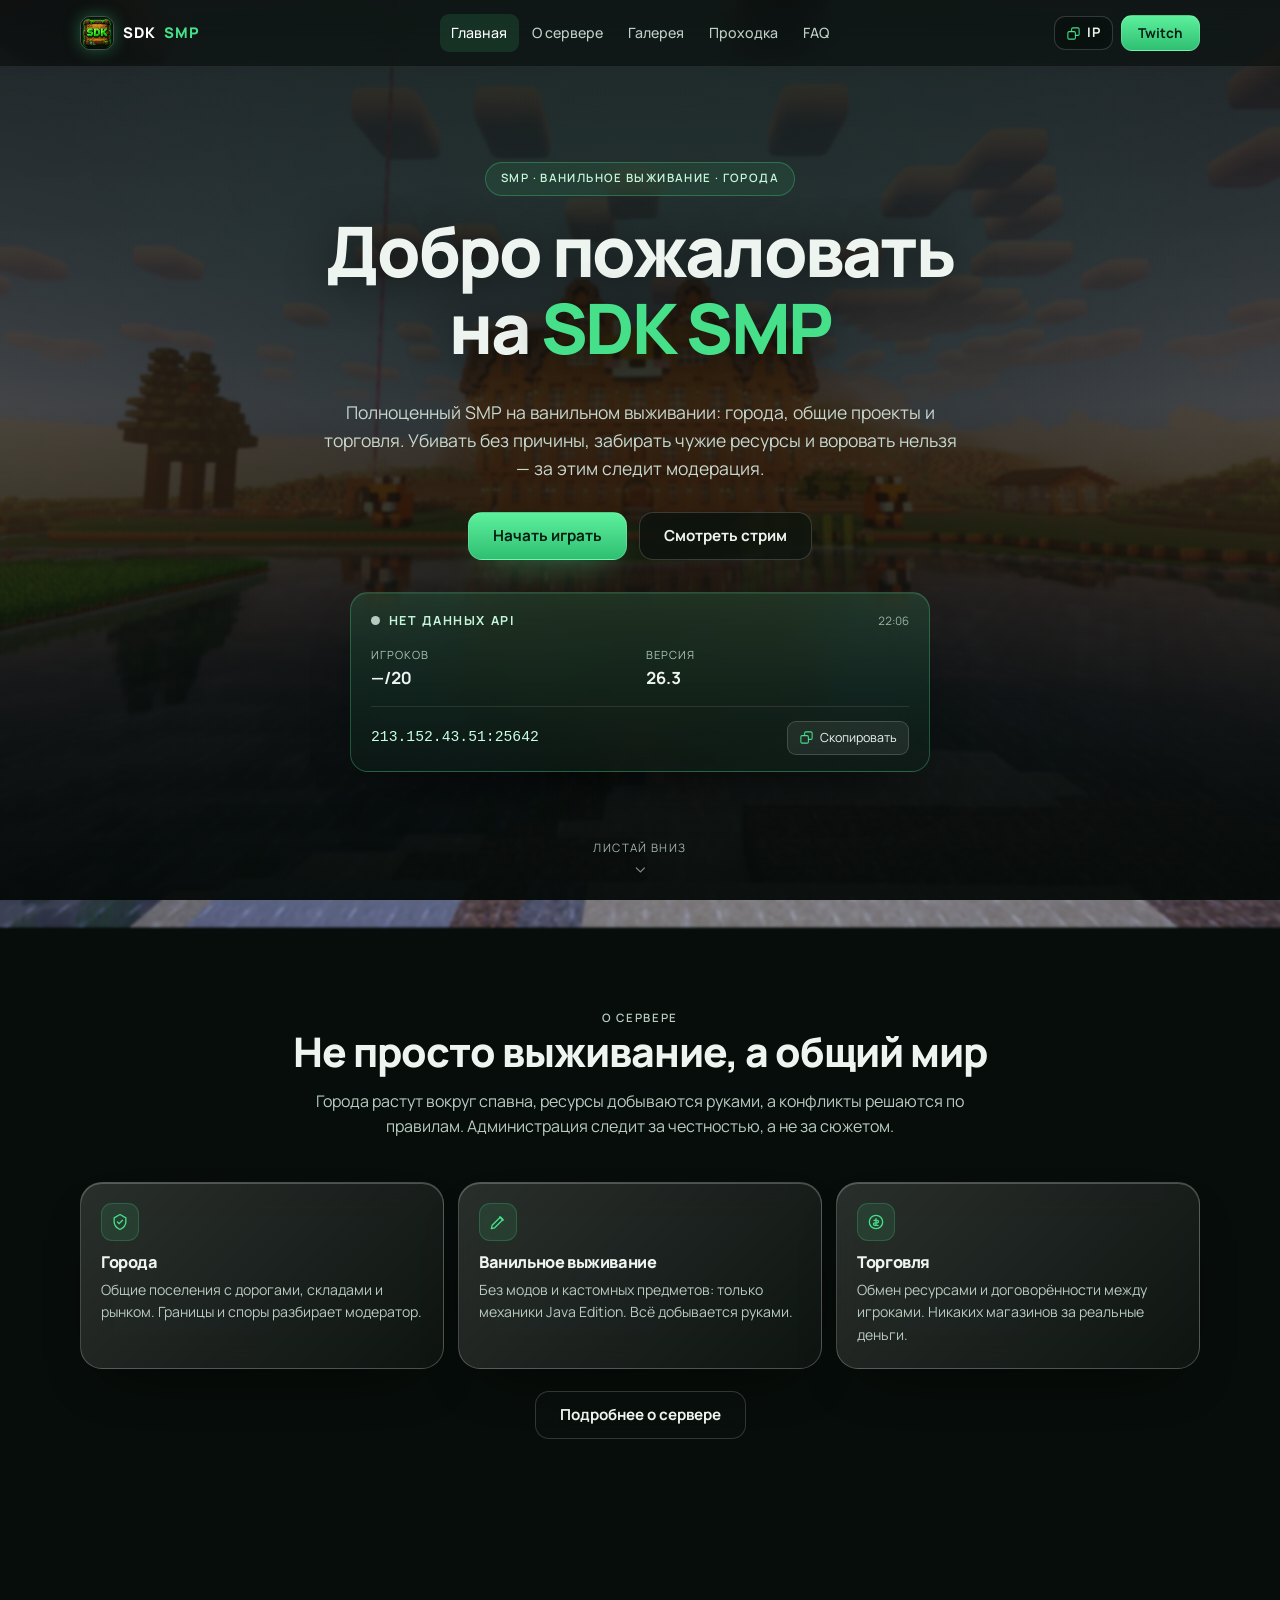
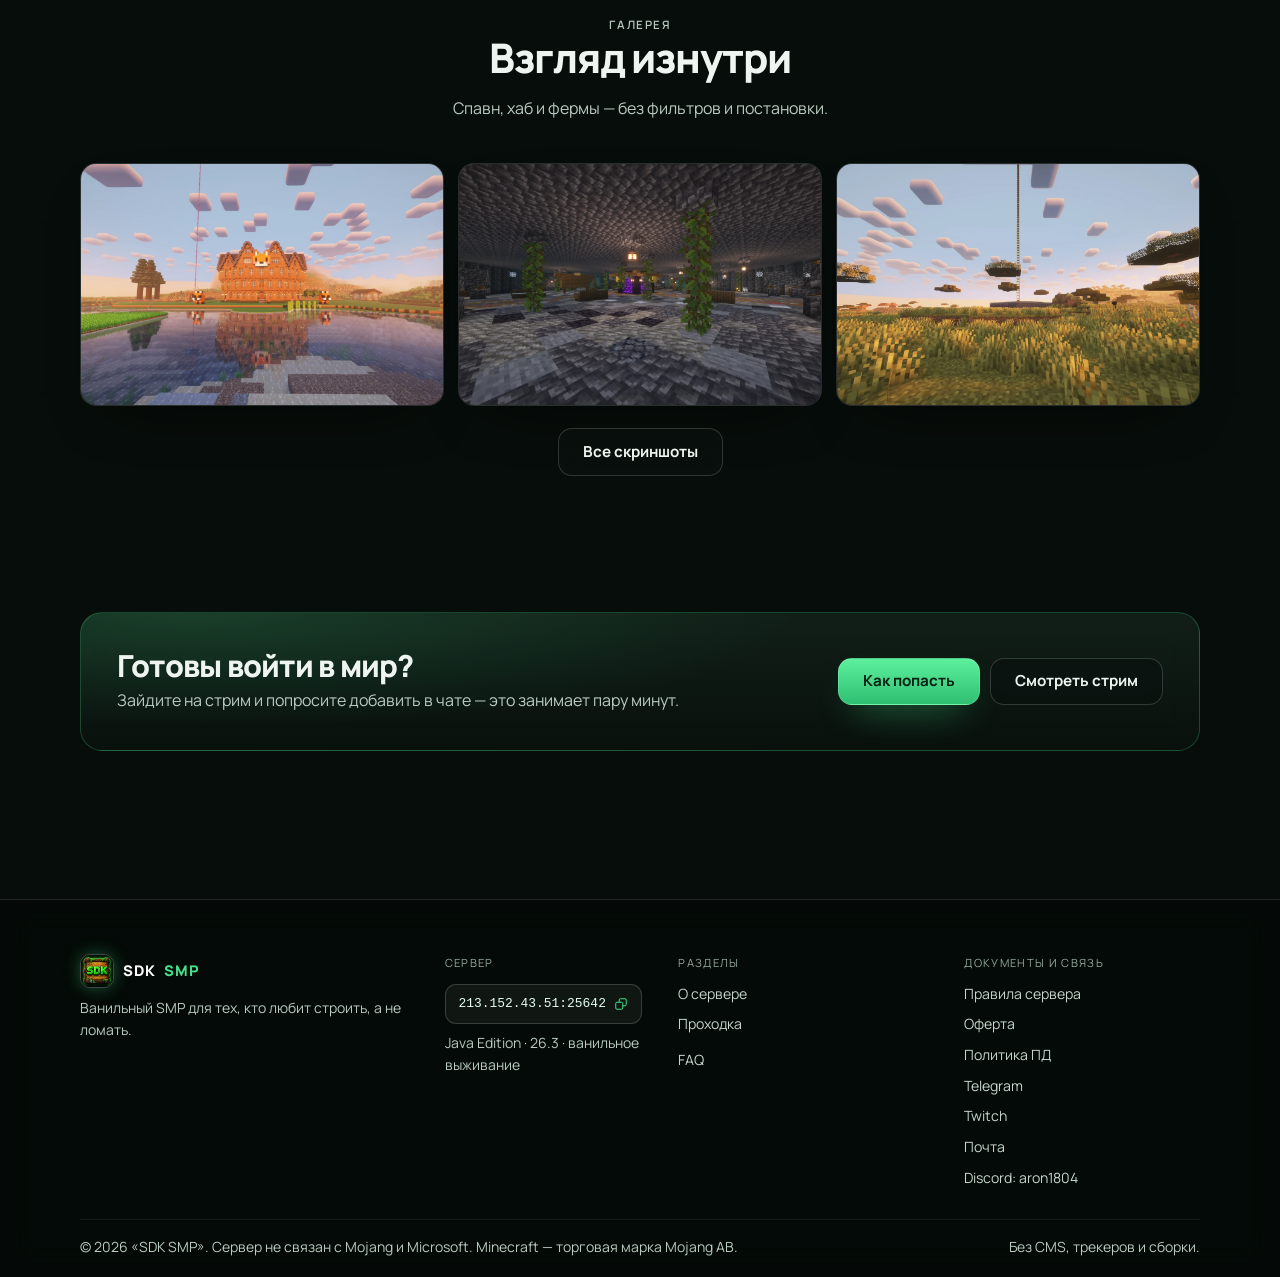
==== commit 0ae17468: "Add files via upload" ====
--- a/index.html
+++ b/index.html
@@ -4,7 +4,7 @@
 <meta charset="utf-8">
 <meta name="viewport" content="width=device-width, initial-scale=1">
 <title>Minecraft сервер SDK SMP — ванильное выживание, города</title>
-<meta name="description" content="SDK SMP — полноценный Minecraft SMP на ванильном выживании: города, торговля и модерация. IP 213.152.43.51:25642, Java 26.3. Заявка на вход через Telegram.">
+<meta name="description" content="SDK SMP — полноценный Minecraft SMP на ванильном выживании: города, торговля и модерация. IP 213.152.43.51:25642, Java 26.3. Добавление через стрим на Twitch.">
 <link rel="canonical" href="https://example.com/">
 <meta name="theme-color" content="#070d0a">
 <meta property="og:type" content="website">
@@ -50,12 +50,12 @@
       <a href="about.html">О сервере</a>
       <a href="gallery.html">Галерея</a>
       <a href="join.html">Проходка</a>
-      <a href="store.html">Магазин</a>
+      
       <a href="faq.html">FAQ</a>
     </nav>
     <div class="top__act">
       <button class="btn btn--dark btn--sm head-ip" type="button" data-copy-ip aria-label="Скопировать IP сервера"><svg viewBox="0 0 24 24" width="15" height="15" aria-hidden="true"><path d="M9 9V5a2 2 0 0 1 2-2h8a2 2 0 0 1 2 2v8a2 2 0 0 1-2 2h-4M3 11a2 2 0 0 1 2-2h8a2 2 0 0 1 2 2v8a2 2 0 0 1-2 2H5a2 2 0 0 1-2-2z" fill="none" stroke="currentColor" stroke-width="1.7" stroke-linejoin="round"/></svg><span>IP</span></button>
-      <a class="btn btn--green btn--sm" href="#" data-link="telegram">Telegram</a>
+      <a class="btn btn--green btn--sm" href="#" data-link="twitch">Twitch</a>
       <button class="burger" type="button" aria-expanded="false" aria-controls="menu" aria-label="Открыть меню"><span></span><span></span><span></span></button>
     </div>
   </div>
@@ -72,7 +72,7 @@
 
       <div class="hero__actions">
         <a class="btn btn--green" href="join.html">Начать играть</a>
-        <a class="btn btn--dark" href="#" data-link="telegram">Telegram</a>
+        <a class="btn btn--dark" href="#" data-link="twitch">Смотреть стрим</a>
       </div>
 
       <div class="status-card" data-reveal>
@@ -174,11 +174,11 @@
       <div class="cta" data-reveal>
         <div>
           <h2>Готовы войти в мир?</h2>
-          <p>Заявка занимает минуту, ответ — до 24 часов. Свободных мест немного.</p>
+          <p>Зайдите на стрим и попросите добавить в чате — это занимает пару минут.</p>
         </div>
         <div class="cta__act">
-          <a class="btn btn--green" href="join.html">Оставить заявку</a>
-          <a class="btn btn--dark" href="store.html">Купить проходку</a>
+          <a class="btn btn--green" href="join.html">Как попасть</a>
+          <a class="btn btn--dark" href="https://www.twitch.tv/doska_220" target="_blank" rel="noopener noreferrer">Смотреть стрим</a>
         </div>
       </div>
     </div>
@@ -206,7 +206,7 @@
       <ul class="foot__links">
         <li><a href="about.html">О сервере</a></li>
         <li><a href="join.html">Проходка</a></li>
-        <li><a href="store.html">Магазин</a></li>
+        <li></li>
         <li><a href="faq.html">FAQ</a></li>
       </ul>
     </div>
@@ -217,7 +217,8 @@
         <li><a href="rules.html">Правила сервера</a></li>
         <li><a href="offer.html">Оферта</a></li>
         <li><a href="privacy.html">Политика ПД</a></li>
-        <li><a href="https://t.me/aron1478">Telegram</a></li>
+        <li><a href="https://t.me/aron1478">Telegram</a></li>
+        <li><a href="https://www.twitch.tv/doska_220">Twitch</a></li>
         <li><button class="linklike" type="button" data-copy-text="aronnman1345@gmail.com">Почта</button></li>
         <li><button class="linklike" type="button" data-copy-text="aron1804">Discord: aron1804</button></li>
       </ul>
